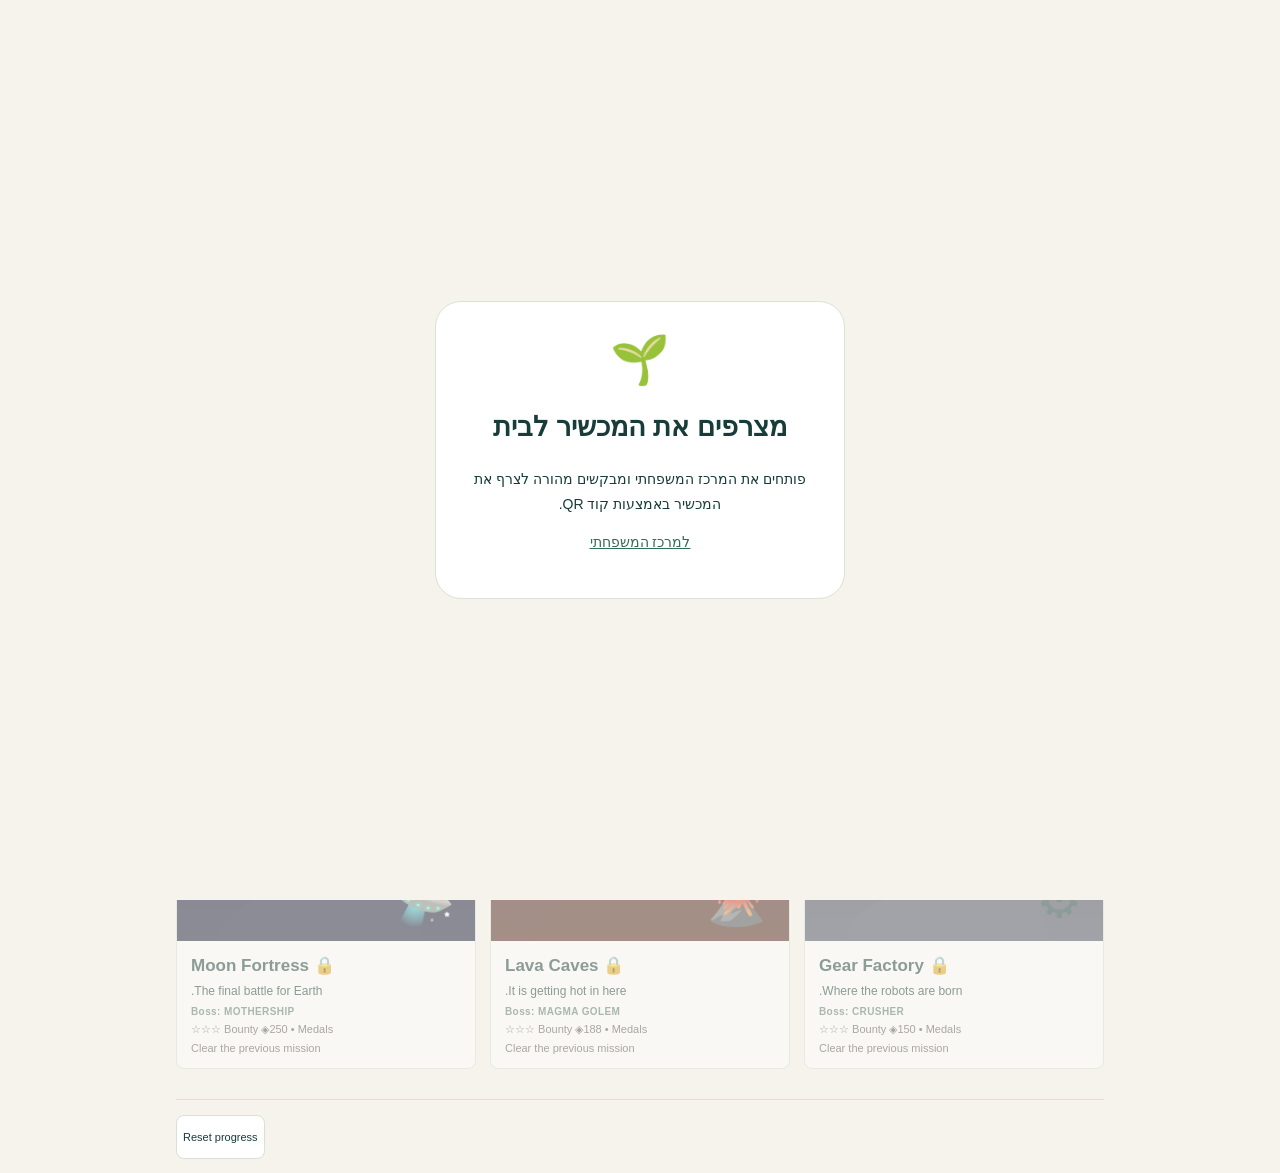
==== games/mecha-squad/index.html @ ba6a79d7 "Connect managed games to family time controls" ====
<!doctype html><html lang="he" dir="rtl"><head><meta charset="utf-8"><meta name="viewport" content="width=device-width,initial-scale=1,viewport-fit=cover"><meta name="theme-color" content="#173c39"><title>משחקים בבית</title><style>:root{--ds-page:#f5f3eb;--ds-ink:#173c39;--ds-ink-2:#63746c;--ds-ink-3:#7e8b81;--ds-hairline:#d9e1d4;--ds-surface:#fff;--ds-accent:#3f775c;--ds-radius:18px;--ds-font-body:Arial,sans-serif;--ds-font-heading:Arial,sans-serif}*{box-sizing:border-box}body{margin:0;font-family:Arial,sans-serif;color:var(--ds-ink);background:var(--ds-page)}button,input,select{font:inherit}button{cursor:pointer}.file-card{max-width:960px;margin:auto;padding:14px 16px}.file-header{padding:20px 0}.file-header h1{font-size:32px;margin:12px 0}.file-group{margin:20px 0}.file-closing,.file-caption{font-size:12px;color:var(--ds-ink-2);line-height:1.7}.file-button{border:0;border-radius:12px;padding:12px 18px;min-height:45px;background:#173c39;color:white}.file-button.secondary{background:#e1e8dc;color:#173c39}.file-choice{display:flex;gap:15px;align-items:center}</style><link rel="stylesheet" href="app.css"></head><body><div id="root"></div><script src="app.js"></script><script src="../../gatekeeper.js" data-app="mecha-squad"></script></body></html>
---- games/mecha-squad/app.css ----
.ms-app{color:var(--ds-ink);max-width:1040px;margin:auto}button{font:inherit;cursor:pointer;min-height:44px;border:1px solid var(--ds-hairline);border-radius:8px;background:#fff;color:inherit;padding:9px 14px}button:disabled{cursor:default;opacity:.47}button:focus-visible{outline:3px solid #73a89a;outline-offset:2px}button:active:not(:disabled){transform:translateY(1px)}.mast{display:flex;align-items:center;justify-content:space-between;gap:12px;margin-bottom:24px}.mast small{font-size:10px;letter-spacing:.16em;color:#567c72;font-weight:700}.mast h1{font:900 clamp(25px,6vw,42px)/1.1 system-ui;letter-spacing:-.04em;margin:6px 0;color:#193d3a}.mast p{margin:6px 0;font-size:13px}.wallet{background:#e8f2ed;padding:12px;border-radius:12px;white-space:nowrap;font:700 23px system-ui;color:#365f54}.wallet span{display:block;font:10px system-ui;margin-top:4px}.tabs,.diffs{display:flex;gap:6px;flex-wrap:wrap;margin-bottom:16px}.tabs button{flex:1;padding:9px 10px;font-size:13px;white-space:nowrap}.chosen{background:#e6f1ec!important;border-color:#73a89a!important;color:#315c50!important;font-weight:600}.section-title{display:flex;align-items:center;justify-content:space-between;gap:12px}.section-title span{font-size:12px;color:#585254}h2{font-size:23px;margin:22px 0 14px}h3{margin:28px 0 12px}p{font-size:14px;line-height:1.6}.mission-grid,.cards{display:grid;grid-template-columns:repeat(2,minmax(0,1fr));gap:14px}.mission{text-align:left;padding:0;overflow:hidden}.mission-art{height:100px;background:linear-gradient(var(--sky),var(--land));position:relative;overflow:hidden}.mission-art:before{content:"";position:absolute;bottom:-30px;left:40px;width:200px;height:90px;background:var(--land);border-radius:80% 80% 0 0;transform:rotate(-10deg)}.world-num{position:absolute;left:14px;top:8px;font:900 48px system-ui;color:#fff7}.boss-icon{position:absolute;right:20px;bottom:12px;font-size:52px}.mission-copy{padding:14px;display:flex;flex-direction:column;gap:6px}.mission-copy strong{font-size:17px}.mission-copy span{font-size:12px;line-height:1.5}.mission-copy b{font-size:10px;letter-spacing:.04em;color:#56766f}.mission-copy small{font-size:11px;color:#585254}.hero-card{text-align:left;padding:18px}.hero-card strong{display:block;font-size:18px}.hero-card p{margin:8px 0}.hero-card small,.shop-card small{font-size:12px;line-height:1.6;display:block;color:#585254}.hero-portrait{position:relative;height:105px;margin-bottom:12px;background:#f2f5f3;border-radius:12px;overflow:hidden}.helmet{position:absolute;width:60px;height:44px;background:var(--hero);left:calc(50% - 30px);top:15px;border-radius:14px 14px 4px 4px;box-shadow:0 8px #ffdab5}.visor{position:absolute;left:calc(50% - 17px);top:37px;width:43px;height:12px;background:#233a4d;border:3px solid var(--accent);z-index:2}.body{position:absolute;width:75px;height:42px;background:var(--hero);left:calc(50% - 37px);top:72px;border-top:8px solid var(--accent);border-radius:12px}.shop-card{border:1px solid var(--ds-hairline);border-radius:12px;padding:16px}.shop-card button{margin-top:14px;width:100%;font-size:13px}.tag{font-size:10px;background:#edf3ef;padding:4px;border-radius:4px;display:inline-block;margin:4px}.guide{max-width:720px}.danger{color:#c12638;border-color:#e6b1ba}.reset{padding:14px;background:#fff0f1;border-radius:12px;margin:12px 0}.reset button{margin:4px}footer{display:flex;align-items:center;justify-content:space-between;gap:12px;border-top:1px solid var(--ds-hairline);margin-top:30px;padding-top:15px}footer span{font-size:11px;line-height:1.5}footer button{font-size:11px;padding:6px}.hidden-game{height:0;overflow:hidden;visibility:hidden}.game-area{background:#122039;color:#fff;border-radius:14px;overflow:hidden;scroll-margin-top:8px;user-select:none;-webkit-user-select:none}.game-area:fullscreen{display:flex;flex-direction:column;justify-content:center;border-radius:0}.game-top{display:flex;gap:5px;align-items:center;padding:6px 8px;font:11px system-ui}.game-top span{margin-right:auto}.game-top button{font-size:10px;min-height:34px;padding:4px 7px;background:#263954;color:#fff;border-color:#495971}.screen{position:relative;aspect-ratio:16/9;width:100%}canvas{width:100%;height:100%;display:block;touch-action:none}.overlay{position:absolute;inset:0;background:#0c1729dc;display:flex;align-items:center;justify-content:center;flex-direction:column;gap:8px;text-align:center;padding:10px}.overlay h2{margin:0;font:800 clamp(19px,4vw,32px) system-ui;color:#ffe66d}.overlay p{font:12px/1.5 system-ui;margin:0}.overlay button{background:#344b69;color:#fff;border:0;min-height:40px;font-size:12px}.overlay .primary{background:#7ff4c9;color:#122039;font-weight:700}.touch{display:flex;justify-content:space-between;align-items:center;padding:10px;gap:12px;touch-action:none}.control{background:#263954;color:#fff;border:1px solid #51627a;border-bottom-width:4px;border-radius:13px;min-width:44px;min-height:48px;padding:8px;font:700 12px system-ui;touch-action:none}.control:active{background:#507b8a}.dpad{display:grid;grid-template-columns:repeat(3,44px);gap:4px}.dpad button:nth-child(1){grid-column:2}.dpad button:nth-child(2){grid-column:1;grid-row:2}.dpad button:nth-child(3){grid-column:2;grid-row:2}.dpad button:nth-child(4){grid-column:3;grid-row:2}.actions{display:flex;gap:7px;align-items:center;flex-wrap:wrap;justify-content:flex-end}.fire{background:#ce5752;min-height:65px;min-width:62px}.jump{background:#386d80;min-height:55px}.switch{font-size:10px;min-height:44px}.hint{text-align:center;font-size:10px;margin:0;padding:0 8px 10px;color:#c6d3e7}@media(max-width:430px){.mission-grid,.cards{grid-template-columns:1fr}.mission{display:grid;grid-template-columns:90px 1fr}.mission-art{height:100%;min-height:132px}.world-num{font-size:32px;left:8px}.boss-icon{font-size:38px;right:10px;bottom:15px}.mast{align-items:flex-start}.wallet{font-size:18px;padding:9px}.tabs{gap:4px}.tabs button{flex:1 0 40%;font-size:12px}.touch{padding:7px;gap:6px}.actions{gap:5px;max-width:110px}.actions .switch{width:100%}.control{min-height:44px}.fire,.jump{min-width:48px;min-height:50px}.overlay{gap:5px}.overlay button{min-height:32px;padding:5px 12px}.section-title{align-items:flex-start}.section-title span{margin-top:28px}.game-top button{padding:3px 5px;font-size:9px}}@media(min-width:700px){.mission-grid{grid-template-columns:repeat(3,minmax(0,1fr))}.touch{padding:12px 35px}.dpad{grid-template-columns:repeat(3,54px)}.control{min-width:54px;min-height:52px}.fire{min-width:82px}.actions{gap:14px}}@media(orientation:landscape)and (max-height:550px){.game-area:fullscreen .screen{width:min(100%,calc((100svh - 125px)*16/9));align-self:center}.game-area:fullscreen .touch{padding:3px 30px}.game-area:fullscreen .dpad{display:flex}.game-area:fullscreen .hint{display:none}.game-area:fullscreen .actions{flex-wrap:nowrap;max-width:none}.game-area:fullscreen .switch{width:auto}}.cover-banner{display:flex;gap:22px;align-items:center;background:#142b36;border-radius:14px;overflow:hidden;color:#fff;margin-bottom:22px}.cover-banner img{width:33%;height:215px;object-fit:cover}.cover-banner>div{padding:15px 18px 15px 0;display:flex;flex-direction:column;gap:12px}.cover-banner small{font-size:9px;letter-spacing:.14em;color:#b8ddcc}.cover-banner strong{font:bold clamp(22px,4vw,36px)/1.12 system-ui}.cover-banner span{font-size:12px;line-height:1.5;color:#d6e8e6}@media(max-width:430px){.cover-banner{gap:14px}.cover-banner img{width:38%;height:180px}.cover-banner>div{padding:12px 10px 12px 0;gap:9px}.cover-banner strong{font-size:21px}.cover-banner span{font-size:11px}.cover-banner small{font-size:8px}}@media(orientation:landscape)and (max-height:550px){.in-mission .mast{display:none}.in-mission .game-area .screen{height:calc(100svh - 180px);min-height:110px;aspect-ratio:16/9;width:calc((100svh - 180px)*16/9);max-width:100%;margin:auto}.in-mission .game-area canvas{object-fit:contain}.in-mission .game-area .dpad{display:flex}.in-mission .game-area .touch{padding:5px 12px}.in-mission .game-area .actions{flex-wrap:nowrap;max-width:none;gap:8px}.in-mission .game-area .switch{width:auto}.in-mission .game-area .hint{display:none}.in-mission .game-area .control{min-height:44px;min-width:44px}.in-mission .game-top{padding:3px 8px}}@media(min-width:600px)and (max-width:1000px){.in-mission .mast{display:none}.in-mission .game-area .screen{height:190px;width:337.78px;aspect-ratio:16/9;margin:auto}.in-mission .game-area .dpad{display:flex}.in-mission .game-area .touch{padding:4px 16px}.in-mission .game-area .actions{flex-wrap:nowrap;max-width:none;gap:8px}.in-mission .game-area .switch{width:auto}.in-mission .game-area .hint{display:none}.in-mission .game-area .control{min-height:44px;min-width:44px}.in-mission .game-top{padding:3px 8px}}.fs-hint{position:absolute;left:50%;transform:translate(-50%);top:calc(44px + env(safe-area-inset-top,0px));z-index:5;display:flex;align-items:center;gap:8px;max-width:min(92%,480px);background:#263954f2;border:1px solid #495971;border-radius:10px;padding:7px 10px;font:11px/1.4 system-ui;color:#dbe7f5;text-align:left}.fs-hint button{min-height:30px;padding:2px 10px;font-size:10px;background:#344b69;color:#fff;border-color:#495971;white-space:nowrap}.game-area.pseudo-fs{position:fixed;inset:0;z-index:70;margin:0;border-radius:0;display:flex;flex-direction:column;justify-content:center;overscroll-behavior:none;padding:env(safe-area-inset-top,0px) env(safe-area-inset-right,0px) env(safe-area-inset-bottom,0px) env(safe-area-inset-left,0px)}.game-area.pseudo-fs .screen{width:min(100%,calc((100svh - 190px)*16/9));height:auto;align-self:center;flex:0 1 auto}.game-area.pseudo-fs .screen{width:min(100%,calc((100dvh - 190px)*16/9))}.game-area.pseudo-fs .game-top,.game-area.pseudo-fs .touch{flex:none}.game-area.pseudo-fs .hint{display:none}@media(orientation:landscape)and (max-height:550px){.game-area.pseudo-fs .screen{width:min(100%,calc((100svh - 95px)*16/9));height:auto}.game-area.pseudo-fs .screen{width:min(100%,calc((100dvh - 95px)*16/9))}.game-area.pseudo-fs .touch{padding:3px 30px}.game-area.pseudo-fs .dpad{display:flex}.game-area.pseudo-fs .hint{display:none}.game-area.pseudo-fs .actions{flex-wrap:nowrap;max-width:none}.game-area.pseudo-fs .switch{width:auto}.game-area.pseudo-fs .game-top{padding:3px 8px}.game-area.pseudo-fs .fs-hint{display:none}}.joypad{position:relative;display:flex;height:190px;margin-top:4px;touch-action:none;user-select:none;-webkit-user-select:none;-webkit-touch-callout:none}.joy-zone{position:relative;flex:1 1 50%;touch-action:none;border-radius:14px;background:#ffffff0a}.joy-ghost{position:absolute;left:18px;bottom:20px;width:100px;height:100px;border-radius:50%;border:2px dashed rgba(255,255,255,.28);display:flex;align-items:center;justify-content:center;pointer-events:none;color:#fff6;font:700 11px system-ui;letter-spacing:.1em}.joy-zone.on .joy-ghost{opacity:0}.joy-base{position:absolute;left:0;top:0;width:100px;height:100px;border-radius:50%;border:2px solid rgba(255,255,255,.55);background:radial-gradient(circle,#ffffff14,#fff3);opacity:0;pointer-events:none;will-change:transform}.joy-zone.on .joy-base{opacity:1}.joy-knob{position:absolute;left:50%;top:50%;width:46px;height:46px;margin:-23px 0 0 -23px;border-radius:50%;background:radial-gradient(circle at 35% 30%,#fff,#b9c7dc);box-shadow:0 3px 8px #0006;will-change:transform}.joy-right{position:relative;flex:1 1 50%;pointer-events:none}.jbtn{position:absolute;pointer-events:auto;touch-action:none;border-radius:50%;padding:0;min-height:0;min-width:0;color:#fff;font:800 12px system-ui;letter-spacing:.04em;border:2px solid rgba(255,255,255,.55);background:#263954c7;box-shadow:0 3px #00000059;user-select:none;-webkit-user-select:none;-webkit-touch-callout:none}.jbtn.held,.jbtn:active{transform:scale(.93);filter:brightness(1.3)}.jbtn.fir{right:8px;bottom:14px;width:90px;height:90px;font-size:15px;background:#ce5752db}.jbtn.jmp{right:84px;bottom:100px;width:66px;height:66px;background:#386d80e0}.jbtn.swap{right:8px;bottom:112px;width:48px;height:48px;font-size:10px}.in-mission .game-area.stick .touch{display:none}@media(orientation:landscape)and (max-height:550px){.in-mission .game-area.stick:not(.pseudo-fs):not(:fullscreen){position:relative}.in-mission .game-area.stick .screen{height:calc(100svh - 52px);width:calc((100svh - 52px)*16/9);max-width:100%;min-height:110px}.in-mission .game-area.stick .joypad{position:absolute;inset:40px 0 0;height:auto;margin:0;pointer-events:none}.in-mission .game-area.stick .joy-zone{pointer-events:auto;background:none;flex:0 0 46%}.in-mission .game-area.stick .joy-right{flex:1 1 auto}.in-mission .game-area.stick .jbtn{opacity:.82}.in-mission .game-area.stick .jbtn.fir{right:max(18px,env(safe-area-inset-right));bottom:12px;width:84px;height:84px}.in-mission .game-area.stick .jbtn.jmp{right:max(112px,calc(env(safe-area-inset-right) + 96px));bottom:22px;width:64px;height:64px}.in-mission .game-area.stick .jbtn.swap{right:max(30px,env(safe-area-inset-right));bottom:106px;width:46px;height:46px}.in-mission .game-area.stick .joy-ghost{bottom:16px;left:max(24px,env(safe-area-inset-left))}.game-area.pseudo-fs.stick .screen{width:min(100%,calc((100dvh - 46px)*16/9));height:auto}}.game-area.stick:fullscreen .screen{width:min(100%,calc((100vh - 46px)*16/9));height:auto;align-self:center}@media(orientation:landscape){.game-area.stick:fullscreen .joypad{position:absolute;inset:40px 0 0;height:auto;margin:0;pointer-events:none}.game-area.stick:fullscreen .joy-zone{pointer-events:auto;background:none;flex:0 0 46%}.game-area.stick:fullscreen .jbtn{opacity:.82}}.ctl-switch{display:flex;gap:8px;align-items:center;flex-wrap:wrap;margin:6px 0 10px}.overlay{touch-action:manipulation}.jbtn.blast{width:50px;height:50px;font-size:10px;background:#463c6ed1;right:max(184px,calc(env(safe-area-inset-right) + 176px));bottom:14px}.jbtn.blast.ready{background:#ffc832f2;color:#2a1f00;animation:blastp .7s infinite alternate}.control.blastb{font-weight:800}.control.blastb.ready{background:#ffd84d;color:#2a1f00}@keyframes blastp{0%{box-shadow:0 0 #ffd84dcc}to{box-shadow:0 0 0 10px #ffd84d00}}.medal-row{display:flex;gap:8px;flex-wrap:wrap;justify-content:center;margin:4px 0}.medal{font-size:12px;padding:3px 8px;border-radius:999px;background:#ffffff1f;color:#cdd6e6}.medal.got{background:#ffd84d;color:#2a1f00;font-weight:700}.ov-slide{display:flex;flex-direction:column;gap:2px;font-size:12px;color:#fff;width:min(260px,80%)}.ov-slide input{width:100%}.set-row{display:flex;flex-direction:column;gap:6px;margin:14px 0}.set-row.inline{flex-direction:row;align-items:center;flex-wrap:wrap}.set-row input[type=range]{width:100%;min-height:32px}.set-row input[type=checkbox]{width:22px;height:22px}
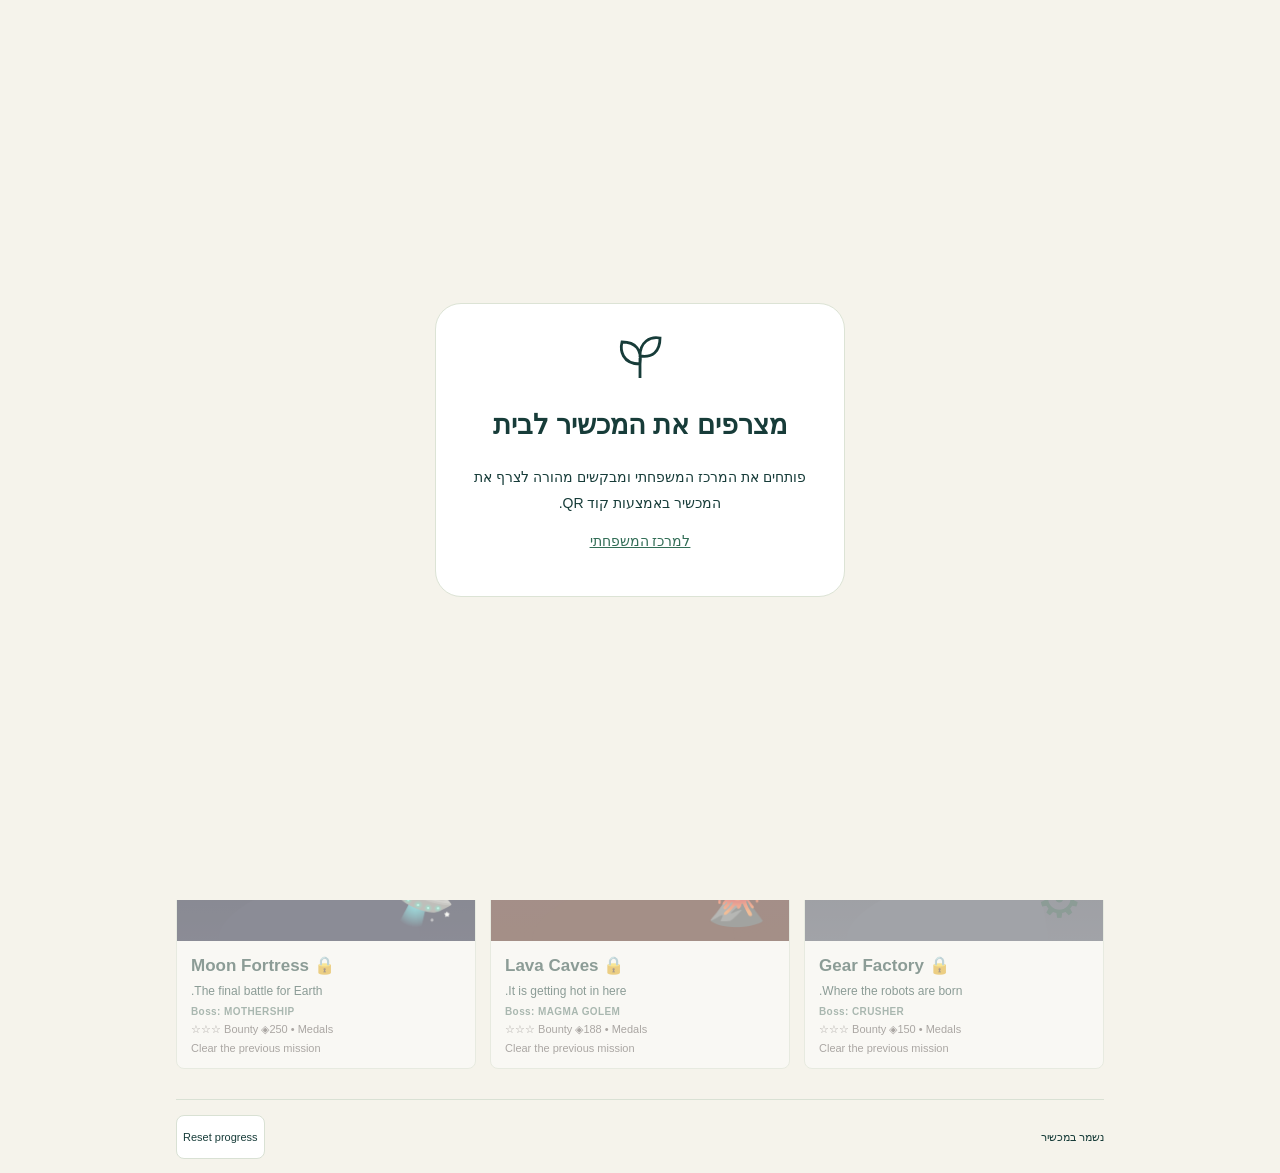
==== commit 295ff9f7: "Hold games safely when control script cannot load" ====
--- a/games/mecha-squad/index.html
+++ b/games/mecha-squad/index.html
@@ -1 +1,2 @@
-<!doctype html><html lang="he" dir="rtl"><head><meta charset="utf-8"><meta name="viewport" content="width=device-width,initial-scale=1,viewport-fit=cover"><meta name="theme-color" content="#173c39"><title>משחקים בבית</title><style>:root{--ds-page:#f5f3eb;--ds-ink:#173c39;--ds-ink-2:#63746c;--ds-ink-3:#7e8b81;--ds-hairline:#d9e1d4;--ds-surface:#fff;--ds-accent:#3f775c;--ds-radius:18px;--ds-font-body:Arial,sans-serif;--ds-font-heading:Arial,sans-serif}*{box-sizing:border-box}body{margin:0;font-family:Arial,sans-serif;color:var(--ds-ink);background:var(--ds-page)}button,input,select{font:inherit}button{cursor:pointer}.file-card{max-width:960px;margin:auto;padding:14px 16px}.file-header{padding:20px 0}.file-header h1{font-size:32px;margin:12px 0}.file-group{margin:20px 0}.file-closing,.file-caption{font-size:12px;color:var(--ds-ink-2);line-height:1.7}.file-button{border:0;border-radius:12px;padding:12px 18px;min-height:45px;background:#173c39;color:white}.file-button.secondary{background:#e1e8dc;color:#173c39}.file-choice{display:flex;gap:15px;align-items:center}</style><link rel="stylesheet" href="app.css"></head><body><div id="root"></div><script src="app.js"></script><script src="../../gatekeeper.js" data-app="mecha-squad"></script></body></html>+<!doctype html><html lang="he" dir="rtl"><head><meta charset="utf-8"><meta name="viewport" content="width=device-width,initial-scale=1,viewport-fit=cover"><meta name="theme-color" content="#173c39"><title>משחקים בבית</title><style>:root{--ds-page:#f5f3eb;--ds-ink:#173c39;--ds-ink-2:#63746c;--ds-ink-3:#7e8b81;--ds-hairline:#d9e1d4;--ds-surface:#fff;--ds-accent:#3f775c;--ds-radius:18px;--ds-font-body:Arial,sans-serif;--ds-font-heading:Arial,sans-serif}*{box-sizing:border-box}body{margin:0;font-family:Arial,sans-serif;color:var(--ds-ink);background:var(--ds-page)}button,input,select{font:inherit}button{cursor:pointer}.file-card{max-width:960px;margin:auto;padding:14px 16px}.file-header{padding:20px 0}.file-header h1{font-size:32px;margin:12px 0}.file-group{margin:20px 0}.file-closing,.file-caption{font-size:12px;color:var(--ds-ink-2);line-height:1.7}.file-button{border:0;border-radius:12px;padding:12px 18px;min-height:45px;background:#173c39;color:white}.file-button.secondary{background:#e1e8dc;color:#173c39}.file-choice{display:flex;gap:15px;align-items:center}</style><link rel="stylesheet" href="app.css"></head><body><div id="family-control-prelock" dir="rtl" style="position:fixed;inset:0;z-index:2147483647;background:#f5f3eb;color:#173c39;display:flex;align-items:center;justify-content:center;padding:30px;text-align:center;font:18px Arial,sans-serif"><div><h2>בודקים את זמן המשחק</h2><p>כדי לשחק צריך חיבור לאינטרנט ומכשיר שצורף על ידי הורה.</p><a style="color:inherit" href="https://hagibernstein-commits.github.io/family-hub/">למרכז המשפחתי</a></div></div>
+<div id="root"></div><script src="app.js"></script><script src="../../gatekeeper.js?v=secure2" data-app="mecha-squad"></script></body></html>
